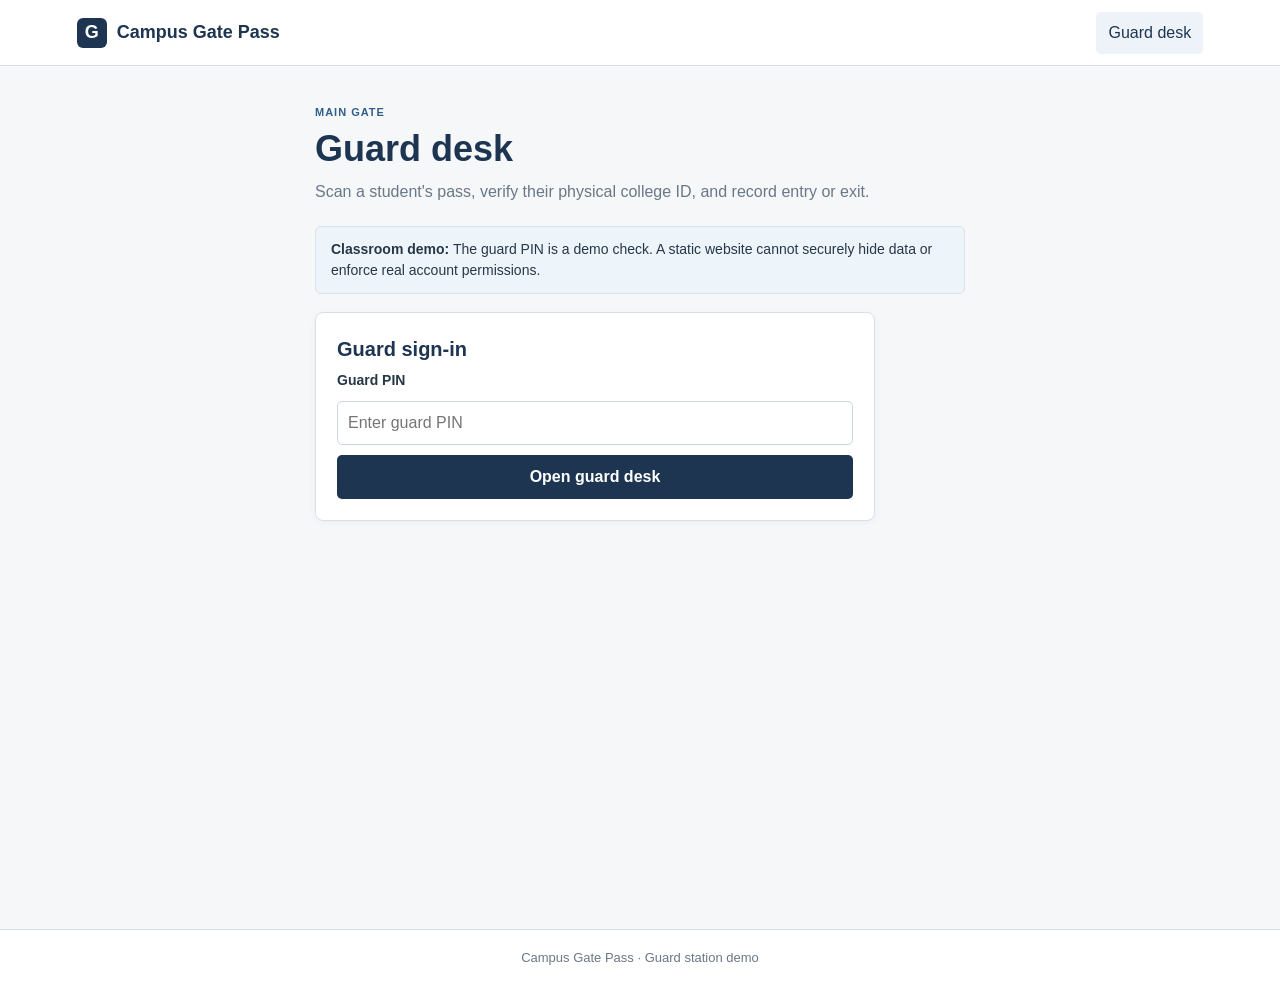
==== guard.html @ b68e29b7 "Separate student pass and guard desk pages" ====
<!doctype html>
<html lang="en">
<head>
  <meta charset="utf-8">
  <meta name="viewport" content="width=device-width, initial-scale=1">
  <title>Guard Desk | Campus Gate Pass</title>
  <link rel="stylesheet" href="style.css">
  <script src="app.js?v=roles-1" defer></script>
</head>
<body>
  <header class="site-header"><span class="brand"><span class="brand-icon">G</span> Campus Gate Pass</span><nav><span class="nav-link active">Guard desk</span></nav></header>
  <main class="container narrow">
    <section class="intro"><p class="small-heading">MAIN GATE</p><h1>Guard desk</h1><p>Scan a student's pass, verify their physical college ID, and record entry or exit.</p></section>
    <div class="demo-note"><strong>Classroom demo:</strong> The guard PIN is a demo check. A static website cannot securely hide data or enforce real account permissions.</div>
    <section id="guard-login" class="panel login-panel">
      <h2>Guard sign-in</h2>
      <form id="guard-login-form"><label for="guard-pin">Guard PIN</label><input id="guard-pin" type="password" inputmode="numeric" placeholder="Enter guard PIN" required><button class="button" type="submit">Open guard desk</button></form>
      <div id="guard-message" class="message hidden" role="status"></div>
    </section>
    <section id="guard-dashboard" class="hidden">
      <div class="panel"><div class="history-heading"><div><p class="small-heading">MAIN GATE</p><h2>Record a scan</h2></div><button id="guard-logout" class="text-button" type="button">Sign out</button></div>
        <p class="muted">A USB QR scanner types the scanned link below. Click Find student if it does not submit automatically.</p>
        <form id="scan-form"><label for="qr-token">QR link or token</label><div class="scan-row"><input id="qr-token" placeholder="Scan QR or enter token" autocomplete="off" required><button class="button" type="submit">Find student</button></div></form>
      </div>
      <div id="scan-message" class="message hidden" role="status"></div>
      <section id="student-result" class="panel hidden"><p class="small-heading">MATCHED STUDENT</p><h2 id="result-name"></h2><p id="result-roll" class="muted"></p><p>Current status: <strong id="result-status"></strong></p><p class="id-reminder">Check the student's physical college ID before recording movement.</p>
        <form id="confirm-form"><label for="movement">Select movement</label><select id="movement" required><option value="">Choose entry or exit</option><option value="ENTRY">Entry — entering campus</option><option value="EXIT">Exit — leaving campus</option></select><label class="check-line"><input id="id-check" type="checkbox" required> I checked the physical college ID.</label><button class="button" type="submit">Record scan</button></form>
      </section>
      <section class="panel history-panel"><div class="history-heading"><div><p class="small-heading">TODAY</p><h2>Recent scans</h2></div><button id="reset-demo" class="text-button" type="button">Reset demo</button></div><div id="scan-history"><p class="muted">No scans recorded in this browser yet.</p></div></section>
    </section>
  </main>
  <footer>Campus Gate Pass · Guard station demo</footer>
</body>
</html>
---- style.css ----
* { box-sizing: border-box; }
:root { --navy: #1d3551; --blue: #315f8b; --pale: #edf3f8; --line: #d7e0e8; --text: #273746; --muted: #697887; --green: #397354; }
body { margin: 0; background: #f5f7f9; color: var(--text); font: 16px/1.5 Arial, Helvetica, sans-serif; }
.site-header { min-height: 66px; padding: 0 max(6vw, 22px); background: #fff; border-bottom: 1px solid var(--line); display: flex; align-items: center; justify-content: space-between; gap: 20px; }
.brand { display: flex; align-items: center; gap: 10px; color: var(--navy); font-size: 18px; font-weight: 700; text-decoration: none; }
.brand-icon { width: 30px; height: 30px; display: grid; place-items: center; background: var(--navy); color: #fff; border-radius: 6px; }
nav { display: flex; gap: 8px; } .nav-link { padding: 9px 12px; border-radius: 5px; color: var(--muted); text-decoration: none; } .nav-link.active, .nav-link:hover { color: var(--navy); background: var(--pale); }
.container { width: min(930px, 90%); min-height: calc(100vh - 130px); margin: 38px auto 55px; }
.container.narrow { width: min(650px, 90%); }
.login-panel { max-width: 560px; }
.role-note { margin-top: 18px; color: var(--muted); text-align: center; font-size: 13px; }
.intro { max-width: 670px; margin-bottom: 22px; } .small-heading { margin: 0 0 6px; color: var(--blue); font-size: 11px; font-weight: 700; letter-spacing: 1px; }
h1, h2, p { margin-top: 0; } h1 { margin-bottom: 10px; color: var(--navy); font-size: clamp(28px, 4vw, 36px); line-height: 1.2; } h2 { margin-bottom: 6px; color: var(--navy); font-size: 20px; } .intro > p:last-child, .muted { color: var(--muted); }
.demo-note, .message, .id-reminder { margin: 18px 0; padding: 12px 15px; border: 1px solid #d7e3ee; border-radius: 6px; background: #edf4fa; font-size: 14px; }
.student-grid { display: grid; grid-template-columns: repeat(auto-fit, minmax(270px, 1fr)); gap: 18px; margin: 20px 0; }
.student-card, .panel, .steps-card { padding: 21px; border: 1px solid var(--line); border-radius: 8px; background: #fff; box-shadow: 0 2px 8px #1d35510a; }
.card-title-row { display: flex; justify-content: space-between; align-items: flex-start; gap: 10px; } .card-title-row h2 { font-size: 18px; } .roll-number { margin: 0; color: var(--muted); font-size: 13px; }
.status { flex: none; padding: 3px 9px; border-radius: 15px; background: #f2eddd; color: #735a1b; font-size: 12px; font-weight: 700; } .status.inside { background: #e7f2eb; color: var(--green); }
.qr-frame { width: 174px; height: 174px; margin: 18px auto 10px; display: grid; place-items: center; border: 1px solid var(--line); border-radius: 6px; } .qr-code { width: 148px; height: 148px; } .qr-code img, .qr-code canvas { display: block; } .pass-help { margin: 0; color: var(--muted); text-align: center; font-size: 13px; }
.steps-card { margin-top: 23px; } .steps-card ol { padding-left: 21px; color: var(--muted); } .steps-card li { margin: 6px 0; }
.button { display: inline-block; border: 0; border-radius: 5px; padding: 10px 15px; background: var(--navy); color: #fff; font: inherit; font-weight: 700; text-decoration: none; cursor: pointer; } .button:hover { background: var(--blue); }
.panel { margin: 17px 0; } form { display: grid; gap: 10px; } label { font-size: 14px; font-weight: 700; } input:not([type=checkbox]), select { width: 100%; min-height: 42px; padding: 9px 10px; border: 1px solid #cbd6df; border-radius: 5px; background: #fff; color: var(--text); font: inherit; } input:focus, select:focus { outline: 2px solid #c4d7e8; }
.scan-row { display: flex; gap: 10px; } .scan-row input { flex: 1; min-width: 0; } .check-line { display: flex; align-items: flex-start; gap: 8px; font-weight: 400; } .check-line input { margin-top: 4px; }
.message.error { border-color: #e7c7c1; background: #fff1ef; color: #8a3e35; } .message.success { border-color: #c7e1d1; background: #edf7f0; color: #285f41; }
.history-heading { display: flex; justify-content: space-between; align-items: center; } .text-button { border: 0; background: none; color: var(--blue); text-decoration: underline; font: inherit; cursor: pointer; } .history-list { margin: 10px 0 0; padding: 0; list-style: none; } .history-list li { display: flex; align-items: center; justify-content: space-between; gap: 12px; padding: 10px 0; border-top: 1px solid var(--line); } .history-list small { display: block; color: var(--muted); }
.hidden { display: none !important; } footer { padding: 18px; border-top: 1px solid var(--line); background: #fff; color: var(--muted); text-align: center; font-size: 13px; }
@media (max-width: 560px) { .site-header { padding: 12px 5%; flex-direction: column; align-items: flex-start; gap: 8px; } nav { width: 100%; } .nav-link { padding-left: 0; padding-right: 18px; } .container { margin-top: 27px; } .scan-row { flex-direction: column; } }
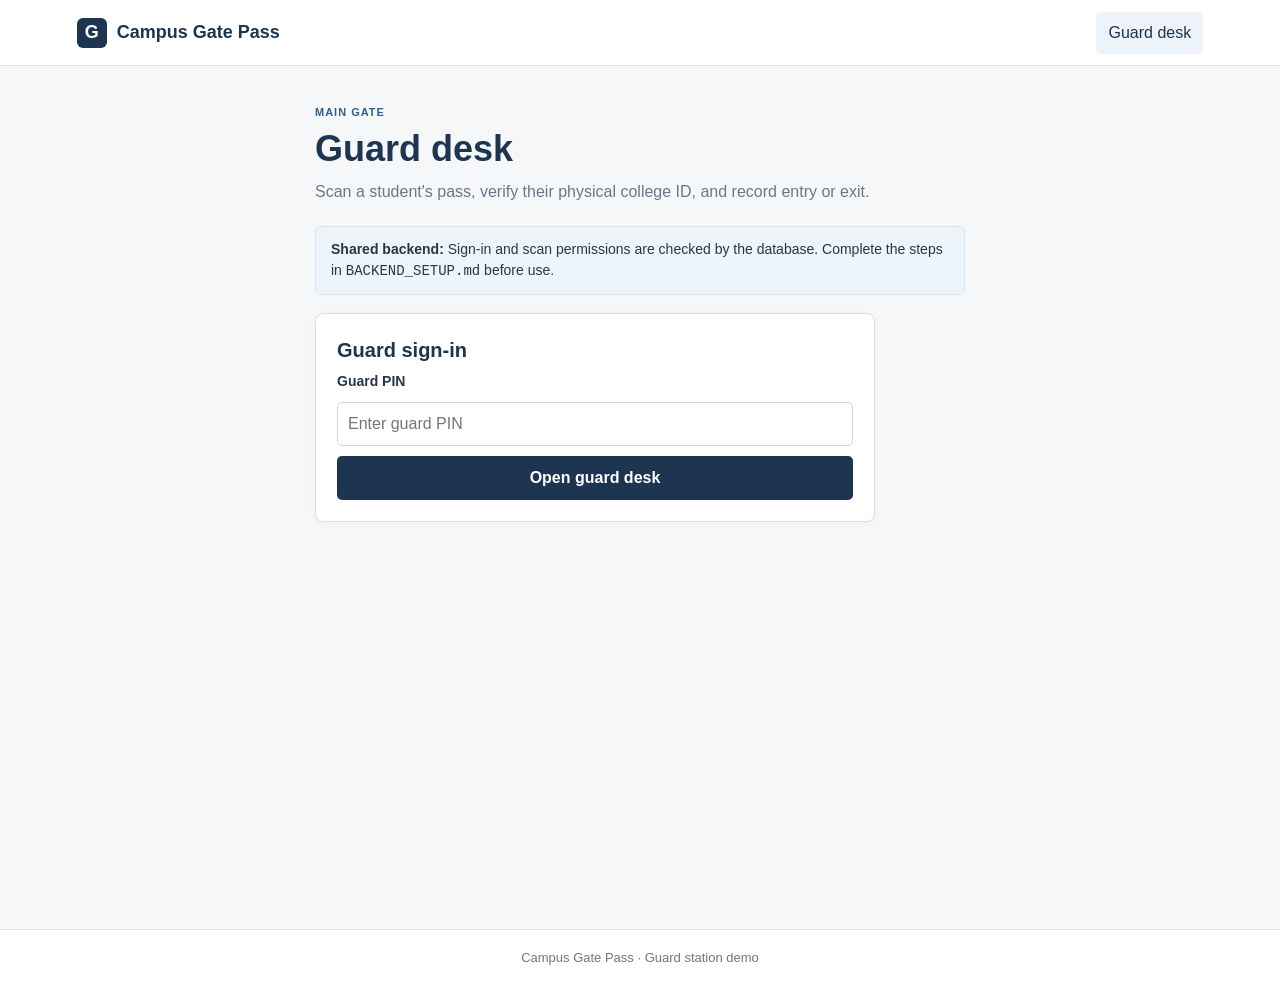
==== commit 5cf6dc13: "Connect gate pass app to shared Supabase backend" ====
--- a/guard.html
+++ b/guard.html
@@ -5,13 +5,14 @@
   <meta name="viewport" content="width=device-width, initial-scale=1">
   <title>Guard Desk | Campus Gate Pass</title>
   <link rel="stylesheet" href="style.css">
-  <script src="app.js?v=roles-1" defer></script>
+  <script src="backend-config.js?v=shared-1" defer></script>
+  <script src="app.js?v=shared-1" defer></script>
 </head>
 <body>
   <header class="site-header"><span class="brand"><span class="brand-icon">G</span> Campus Gate Pass</span><nav><span class="nav-link active">Guard desk</span></nav></header>
   <main class="container narrow">
     <section class="intro"><p class="small-heading">MAIN GATE</p><h1>Guard desk</h1><p>Scan a student's pass, verify their physical college ID, and record entry or exit.</p></section>
-    <div class="demo-note"><strong>Classroom demo:</strong> The guard PIN is a demo check. A static website cannot securely hide data or enforce real account permissions.</div>
+    <div class="demo-note"><strong>Shared backend:</strong> Sign-in and scan permissions are checked by the database. Complete the steps in <code>BACKEND_SETUP.md</code> before use.</div>
     <section id="guard-login" class="panel login-panel">
       <h2>Guard sign-in</h2>
       <form id="guard-login-form"><label for="guard-pin">Guard PIN</label><input id="guard-pin" type="password" inputmode="numeric" placeholder="Enter guard PIN" required><button class="button" type="submit">Open guard desk</button></form>
@@ -26,7 +27,7 @@
       <section id="student-result" class="panel hidden"><p class="small-heading">MATCHED STUDENT</p><h2 id="result-name"></h2><p id="result-roll" class="muted"></p><p>Current status: <strong id="result-status"></strong></p><p class="id-reminder">Check the student's physical college ID before recording movement.</p>
         <form id="confirm-form"><label for="movement">Select movement</label><select id="movement" required><option value="">Choose entry or exit</option><option value="ENTRY">Entry — entering campus</option><option value="EXIT">Exit — leaving campus</option></select><label class="check-line"><input id="id-check" type="checkbox" required> I checked the physical college ID.</label><button class="button" type="submit">Record scan</button></form>
       </section>
-      <section class="panel history-panel"><div class="history-heading"><div><p class="small-heading">TODAY</p><h2>Recent scans</h2></div><button id="reset-demo" class="text-button" type="button">Reset demo</button></div><div id="scan-history"><p class="muted">No scans recorded in this browser yet.</p></div></section>
+      <section class="panel history-panel"><div class="history-heading"><div><p class="small-heading">RECENT ACTIVITY</p><h2>Recent scans</h2></div><span class="muted">Shared history</span></div><div id="scan-history"><p class="muted">No scans recorded yet.</p></div></section>
     </section>
   </main>
   <footer>Campus Gate Pass · Guard station demo</footer>
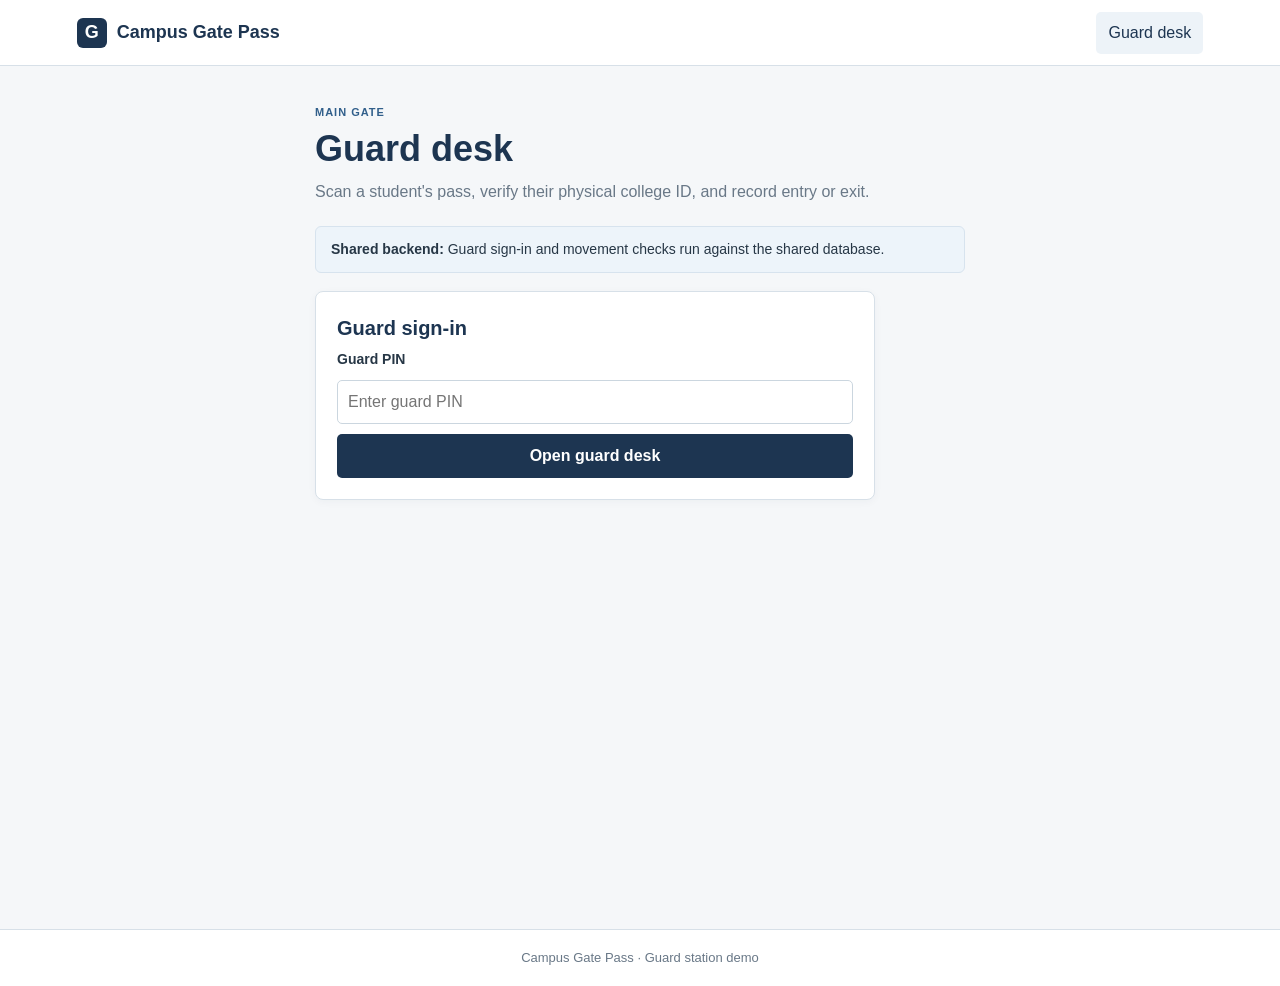
==== commit 0aef3e79: "Update shared-backend page notes" ====
--- a/guard.html
+++ b/guard.html
@@ -5,14 +5,14 @@
   <meta name="viewport" content="width=device-width, initial-scale=1">
   <title>Guard Desk | Campus Gate Pass</title>
   <link rel="stylesheet" href="style.css">
-  <script src="backend-config.js?v=shared-1" defer></script>
-  <script src="app.js?v=shared-1" defer></script>
+  <script src="backend-config.js?v=shared-2" defer></script>
+  <script src="app.js?v=shared-2" defer></script>
 </head>
 <body>
   <header class="site-header"><span class="brand"><span class="brand-icon">G</span> Campus Gate Pass</span><nav><span class="nav-link active">Guard desk</span></nav></header>
   <main class="container narrow">
     <section class="intro"><p class="small-heading">MAIN GATE</p><h1>Guard desk</h1><p>Scan a student's pass, verify their physical college ID, and record entry or exit.</p></section>
-    <div class="demo-note"><strong>Shared backend:</strong> Sign-in and scan permissions are checked by the database. Complete the steps in <code>BACKEND_SETUP.md</code> before use.</div>
+    <div class="demo-note"><strong>Shared backend:</strong> Guard sign-in and movement checks run against the shared database.</div>
     <section id="guard-login" class="panel login-panel">
       <h2>Guard sign-in</h2>
       <form id="guard-login-form"><label for="guard-pin">Guard PIN</label><input id="guard-pin" type="password" inputmode="numeric" placeholder="Enter guard PIN" required><button class="button" type="submit">Open guard desk</button></form>
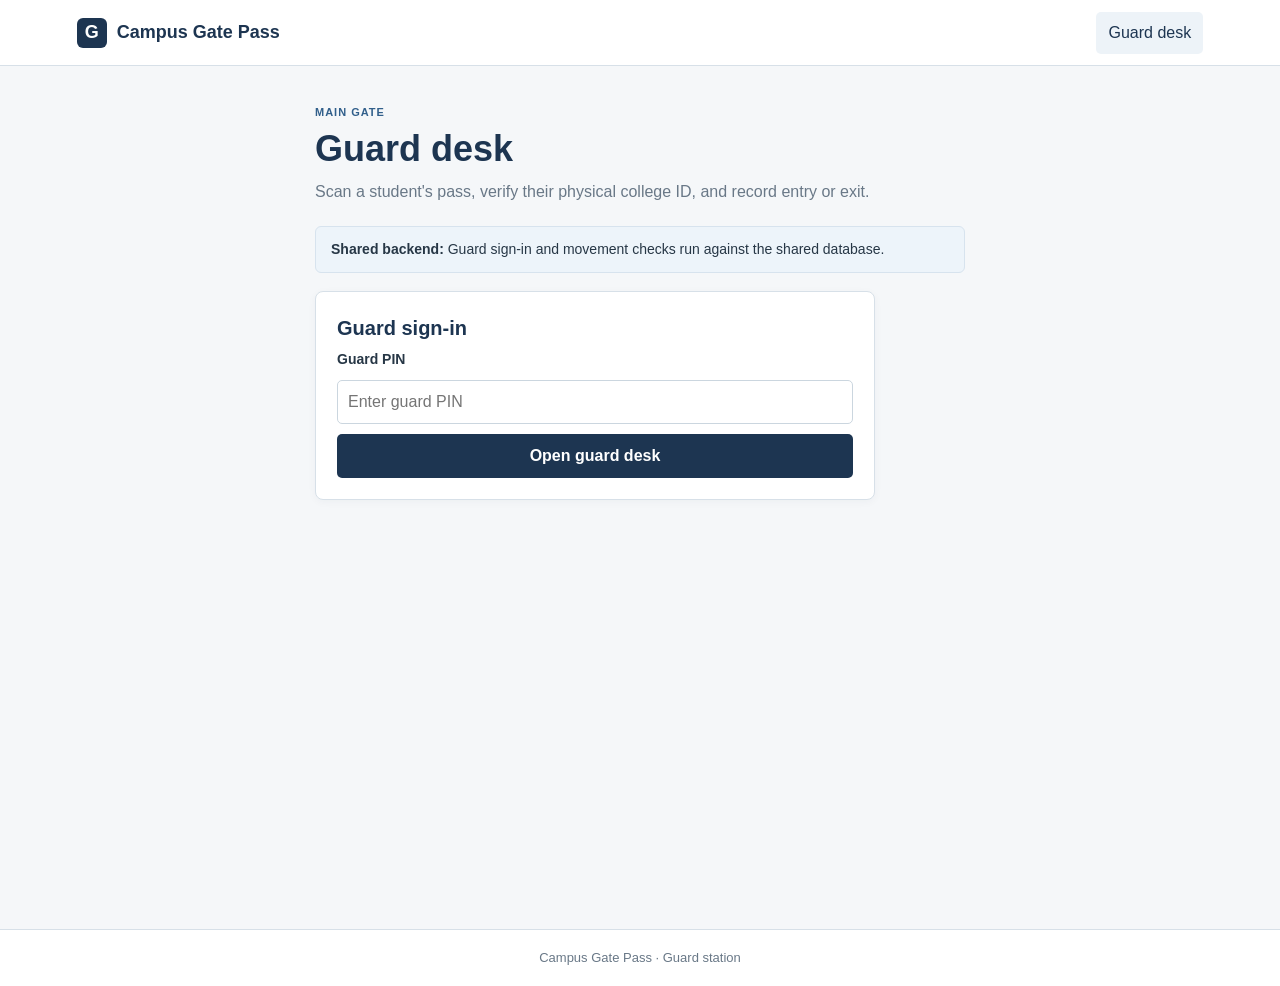
==== commit 6f33d35b: "Add one-time student registration and remove sample accounts" ====
--- a/guard.html
+++ b/guard.html
@@ -5,14 +5,14 @@
   <meta name="viewport" content="width=device-width, initial-scale=1">
   <title>Guard Desk | Campus Gate Pass</title>
   <link rel="stylesheet" href="style.css">
-  <script src="backend-config.js?v=shared-2" defer></script>
-  <script src="app.js?v=shared-2" defer></script>
+  <script src="backend-config.js?v=shared-3" defer></script>
+  <script src="app.js?v=shared-3" defer></script>
 </head>
 <body>
   <header class="site-header"><span class="brand"><span class="brand-icon">G</span> Campus Gate Pass</span><nav><span class="nav-link active">Guard desk</span></nav></header>
   <main class="container narrow">
     <section class="intro"><p class="small-heading">MAIN GATE</p><h1>Guard desk</h1><p>Scan a student's pass, verify their physical college ID, and record entry or exit.</p></section>
-    <div class="demo-note"><strong>Shared backend:</strong> Guard sign-in and movement checks run against the shared database.</div>
+    <div class="info-note"><strong>Shared backend:</strong> Guard sign-in and movement checks run against the shared database.</div>
     <section id="guard-login" class="panel login-panel">
       <h2>Guard sign-in</h2>
       <form id="guard-login-form"><label for="guard-pin">Guard PIN</label><input id="guard-pin" type="password" inputmode="numeric" placeholder="Enter guard PIN" required><button class="button" type="submit">Open guard desk</button></form>
@@ -30,6 +30,6 @@
       <section class="panel history-panel"><div class="history-heading"><div><p class="small-heading">RECENT ACTIVITY</p><h2>Recent scans</h2></div><span class="muted">Shared history</span></div><div id="scan-history"><p class="muted">No scans recorded yet.</p></div></section>
     </section>
   </main>
-  <footer>Campus Gate Pass · Guard station demo</footer>
+  <footer>Campus Gate Pass · Guard station</footer>
 </body>
 </html>
--- a/style.css
+++ b/style.css
@@ -11,7 +11,7 @@
 .role-note { margin-top: 18px; color: var(--muted); text-align: center; font-size: 13px; }
 .intro { max-width: 670px; margin-bottom: 22px; } .small-heading { margin: 0 0 6px; color: var(--blue); font-size: 11px; font-weight: 700; letter-spacing: 1px; }
 h1, h2, p { margin-top: 0; } h1 { margin-bottom: 10px; color: var(--navy); font-size: clamp(28px, 4vw, 36px); line-height: 1.2; } h2 { margin-bottom: 6px; color: var(--navy); font-size: 20px; } .intro > p:last-child, .muted { color: var(--muted); }
-.demo-note, .message, .id-reminder { margin: 18px 0; padding: 12px 15px; border: 1px solid #d7e3ee; border-radius: 6px; background: #edf4fa; font-size: 14px; }
+.info-note, .message, .id-reminder { margin: 18px 0; padding: 12px 15px; border: 1px solid #d7e3ee; border-radius: 6px; background: #edf4fa; font-size: 14px; }
 .student-grid { display: grid; grid-template-columns: repeat(auto-fit, minmax(270px, 1fr)); gap: 18px; margin: 20px 0; }
 .student-card, .panel, .steps-card { padding: 21px; border: 1px solid var(--line); border-radius: 8px; background: #fff; box-shadow: 0 2px 8px #1d35510a; }
 .card-title-row { display: flex; justify-content: space-between; align-items: flex-start; gap: 10px; } .card-title-row h2 { font-size: 18px; } .roll-number { margin: 0; color: var(--muted); font-size: 13px; }
@@ -23,5 +23,6 @@
 .scan-row { display: flex; gap: 10px; } .scan-row input { flex: 1; min-width: 0; } .check-line { display: flex; align-items: flex-start; gap: 8px; font-weight: 400; } .check-line input { margin-top: 4px; }
 .message.error { border-color: #e7c7c1; background: #fff1ef; color: #8a3e35; } .message.success { border-color: #c7e1d1; background: #edf7f0; color: #285f41; }
 .history-heading { display: flex; justify-content: space-between; align-items: center; } .text-button { border: 0; background: none; color: var(--blue); text-decoration: underline; font: inherit; cursor: pointer; } .history-list { margin: 10px 0 0; padding: 0; list-style: none; } .history-list li { display: flex; align-items: center; justify-content: space-between; gap: 12px; padding: 10px 0; border-top: 1px solid var(--line); } .history-list small { display: block; color: var(--muted); }
+.account-switch { margin: 16px 0 0; color: var(--muted); font-size: 14px; }
 .hidden { display: none !important; } footer { padding: 18px; border-top: 1px solid var(--line); background: #fff; color: var(--muted); text-align: center; font-size: 13px; }
 @media (max-width: 560px) { .site-header { padding: 12px 5%; flex-direction: column; align-items: flex-start; gap: 8px; } nav { width: 100%; } .nav-link { padding-left: 0; padding-right: 18px; } .container { margin-top: 27px; } .scan-row { flex-direction: column; } }
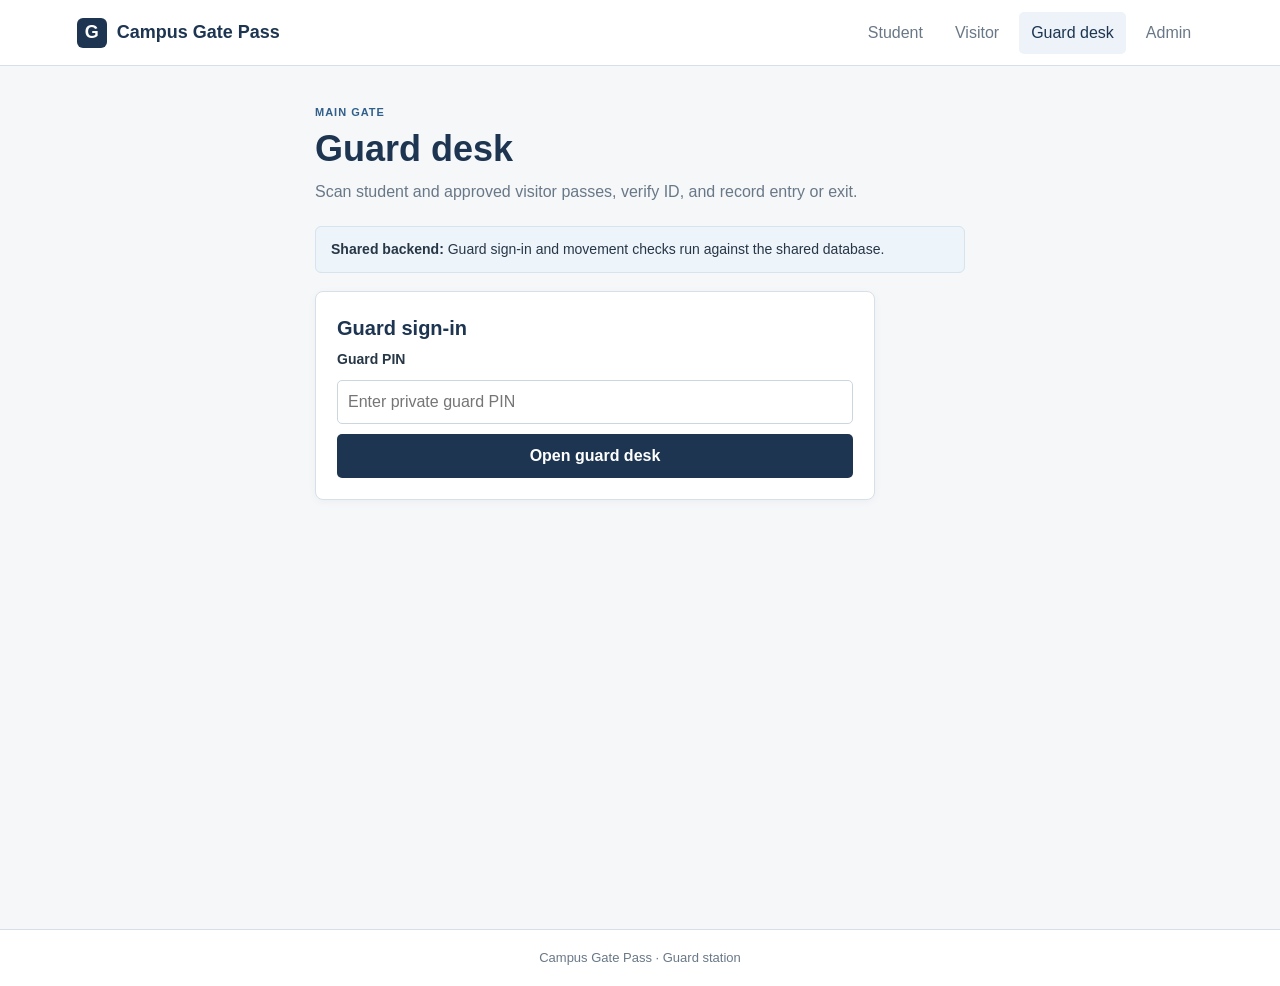
==== commit e3666c1d: "Add visitor pass approval and consent-based GPS" ====
--- a/guard.html
+++ b/guard.html
@@ -5,17 +5,18 @@
   <meta name="viewport" content="width=device-width, initial-scale=1">
   <title>Guard Desk | Campus Gate Pass</title>
   <link rel="stylesheet" href="style.css">
-  <script src="backend-config.js?v=shared-3" defer></script>
-  <script src="app.js?v=shared-3" defer></script>
+  <script src="backend-config.js?v=visitor-1" defer></script>
+  <script src="app.js?v=visitor-1" defer></script>
+  <script src="visitor-guard.js?v=visitor-1" defer></script>
 </head>
 <body>
-  <header class="site-header"><span class="brand"><span class="brand-icon">G</span> Campus Gate Pass</span><nav><span class="nav-link active">Guard desk</span></nav></header>
+  <header class="site-header"><a class="brand" href="index.html"><span class="brand-icon">G</span> Campus Gate Pass</a><nav><a class="nav-link" href="index.html">Student</a><a class="nav-link" href="visitor.html">Visitor</a><a class="nav-link active" href="guard.html">Guard desk</a><a class="nav-link" href="admin.html">Admin</a></nav></header>
   <main class="container narrow">
-    <section class="intro"><p class="small-heading">MAIN GATE</p><h1>Guard desk</h1><p>Scan a student's pass, verify their physical college ID, and record entry or exit.</p></section>
+    <section class="intro"><p class="small-heading">MAIN GATE</p><h1>Guard desk</h1><p>Scan student and approved visitor passes, verify ID, and record entry or exit.</p></section>
     <div class="info-note"><strong>Shared backend:</strong> Guard sign-in and movement checks run against the shared database.</div>
     <section id="guard-login" class="panel login-panel">
       <h2>Guard sign-in</h2>
-      <form id="guard-login-form"><label for="guard-pin">Guard PIN</label><input id="guard-pin" type="password" inputmode="numeric" placeholder="Enter guard PIN" required><button class="button" type="submit">Open guard desk</button></form>
+      <form id="guard-login-form"><label for="guard-pin">Guard PIN</label><input id="guard-pin" type="password" minlength="8" maxlength="64" autocomplete="current-password" placeholder="Enter private guard PIN" required><button class="button" type="submit">Open guard desk</button></form>
       <div id="guard-message" class="message hidden" role="status"></div>
     </section>
     <section id="guard-dashboard" class="hidden">
@@ -28,6 +29,30 @@
         <form id="confirm-form"><label for="movement">Select movement</label><select id="movement" required><option value="">Choose entry or exit</option><option value="ENTRY">Entry — entering campus</option><option value="EXIT">Exit — leaving campus</option></select><label class="check-line"><input id="id-check" type="checkbox" required> I checked the physical college ID.</label><button class="button" type="submit">Record scan</button></form>
       </section>
       <section class="panel history-panel"><div class="history-heading"><div><p class="small-heading">RECENT ACTIVITY</p><h2>Recent scans</h2></div><span class="muted">Shared history</span></div><div id="scan-history"><p class="muted">No scans recorded yet.</p></div></section>
+      <section class="panel visitor-monitor">
+        <div class="history-heading"><div><p class="small-heading">VISITOR CHECK</p><h2>Approved visitors</h2></div><button id="visitor-list-refresh" class="text-button" type="button">Refresh</button></div>
+        <p class="muted small-copy">Overdue visitors still marked inside are highlighted. GPS appears only when the visitor opted in.</p>
+        <div id="guard-visitor-list" class="visitor-list"><p class="muted">Sign in to view approved visitors.</p></div>
+      </section>
+      <section class="panel">
+        <p class="small-heading">VISITOR PASS</p><h2>Scan a visitor QR</h2>
+        <form id="visitor-scan-form"><label for="visitor-qr-token">Visitor QR link or token</label><div class="scan-row"><input id="visitor-qr-token" placeholder="Scan visitor QR or enter token" autocomplete="off" required><button class="button" type="submit">Find visitor</button></div></form>
+        <div id="visitor-scan-message" class="message hidden" role="status"></div>
+      </section>
+      <section id="guard-visitor-result" class="panel hidden">
+        <p class="small-heading">MATCHED VISITOR</p><h2 id="guard-visitor-name"></h2>
+        <p>Contact: <a id="guard-visitor-phone" href="#"></a></p>
+        <p>Visiting: <strong id="guard-visitor-host"></strong></p>
+        <p>Reason: <span id="guard-visitor-purpose"></span></p>
+        <p>Pass: <strong id="guard-visitor-pass-status"></strong> · Gate: <strong id="guard-visitor-gate-status"></strong></p>
+        <p id="guard-visitor-expiry" class="muted"></p>
+        <p id="guard-visitor-location" class="muted">No location shared.</p>
+        <form id="visitor-confirm-form">
+          <label for="visitor-movement">Select movement</label><select id="visitor-movement" required><option value="">Choose entry or exit</option><option value="ENTRY">Entry — entering campus</option><option value="EXIT">Exit — leaving campus</option></select>
+          <label class="check-line"><input id="visitor-id-check" type="checkbox" required> I checked the visitor's photo ID.</label>
+          <button class="button" type="submit">Record visitor movement</button>
+        </form>
+      </section>
     </section>
   </main>
   <footer>Campus Gate Pass · Guard station</footer>
--- a/style.css
+++ b/style.css
@@ -24,5 +24,23 @@
 .message.error { border-color: #e7c7c1; background: #fff1ef; color: #8a3e35; } .message.success { border-color: #c7e1d1; background: #edf7f0; color: #285f41; }
 .history-heading { display: flex; justify-content: space-between; align-items: center; } .text-button { border: 0; background: none; color: var(--blue); text-decoration: underline; font: inherit; cursor: pointer; } .history-list { margin: 10px 0 0; padding: 0; list-style: none; } .history-list li { display: flex; align-items: center; justify-content: space-between; gap: 12px; padding: 10px 0; border-top: 1px solid var(--line); } .history-list small { display: block; color: var(--muted); }
 .account-switch { margin: 16px 0 0; color: var(--muted); font-size: 14px; }
+.small-copy { font-size: 13px; }
+.consent-panel { display: flex; align-items: flex-start; gap: 9px; padding: 12px; border: 1px solid var(--line); border-radius: 6px; background: #f8fafc; font-weight: 400; }
+.consent-panel input { flex: none; margin-top: 5px; }
+.button-secondary { background: #eaf0f5; color: var(--navy); border: 1px solid #d2dde7; }
+.button-secondary:hover { background: #dce7f0; }
+.visitor-list { display: grid; gap: 12px; margin-top: 14px; }
+.visitor-card { padding: 15px; border: 1px solid var(--line); border-radius: 7px; background: #fff; }
+.visitor-card h3 { margin: 0 0 7px; color: var(--navy); font-size: 16px; }
+.visitor-card p { margin: 5px 0; overflow-wrap: anywhere; }
+.visitor-card.overdue { border-color: #d8a29a; background: #fff7f5; }
+.visitor-card.overdue h3 { color: #8a3e35; }
+.visitor-actions { display: flex; flex-wrap: wrap; gap: 8px; margin-top: 10px; }
+.visitor-actions .button { font-size: 14px; }
+.visitor-monitor { margin-top: 20px; }
+.visitor-monitor .history-heading { gap: 12px; }
+.visitor-monitor .history-heading .text-button { flex: none; }
+textarea { display: block; width: 100%; min-height: 84px; padding: 9px 10px; border: 1px solid #cbd6df; border-radius: 5px; background: #fff; color: var(--text); font: inherit; resize: vertical; }
+textarea:focus { outline: 2px solid #c4d7e8; }
 .hidden { display: none !important; } footer { padding: 18px; border-top: 1px solid var(--line); background: #fff; color: var(--muted); text-align: center; font-size: 13px; }
 @media (max-width: 560px) { .site-header { padding: 12px 5%; flex-direction: column; align-items: flex-start; gap: 8px; } nav { width: 100%; } .nav-link { padding-left: 0; padding-right: 18px; } .container { margin-top: 27px; } .scan-row { flex-direction: column; } }
